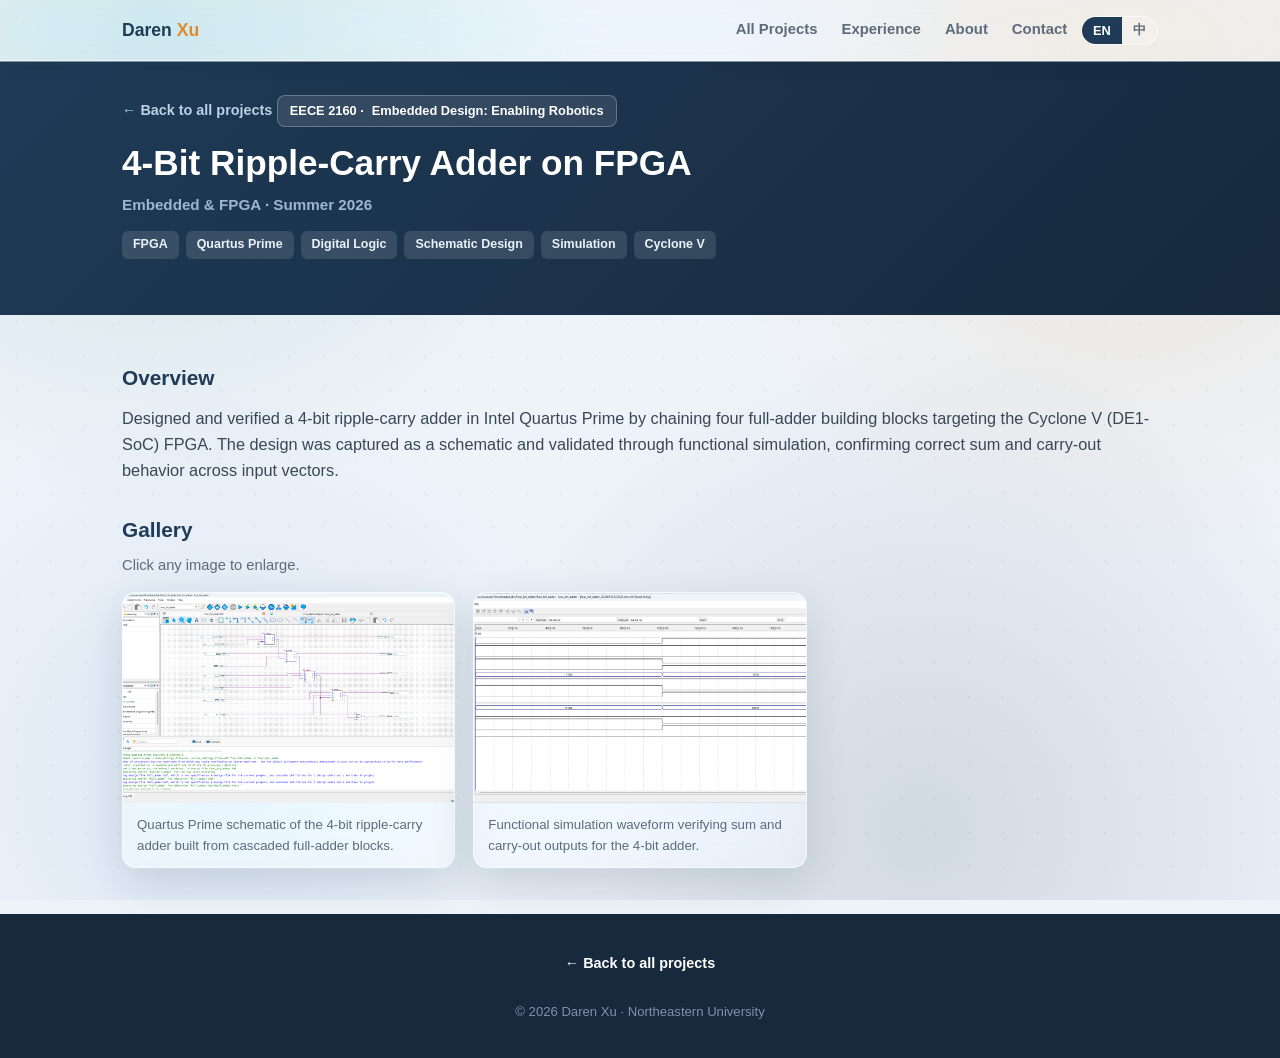
==== projects/4-bit-ripple-carry-adder-on-fpga.html @ 1334513c "Publish portfolio site Generated static site: bilingual landing page, 13 project pages, inline SVG d" ====
<!doctype html><html lang="en"><head><script>try{document.documentElement.setAttribute("data-lang",localStorage.getItem("lang")||"en")}catch(e){document.documentElement.setAttribute("data-lang","en")}</script>
<meta charset="utf-8"><meta name="viewport" content="width=device-width,initial-scale=1">
<title>4-Bit Ripple-Carry Adder on FPGA · Daren Xu</title>
<meta name="description" content="Designed and verified a 4-bit ripple-carry adder in Intel Quartus Prime by chaining four full-adder building blocks targeting the Cyclone V (DE1-SoC) FPGA. The design was captured as a schematic and validated through functional simulation, confirming correct sum and carry-out behavior across input…"><meta property="og:title" content="4-Bit Ripple-Carry Adder on FPGA · Daren Xu"><meta property="og:description" content="Designed and verified a 4-bit ripple-carry adder in Intel Quartus Prime by chaining four full-adder building blocks targeting the Cyclone V (DE1-SoC) FPGA. The design was captured as a schematic and validated through functional simulation, confirming correct sum and carry-out behavior across input…"><meta property="og:type" content="website"><meta property="og:image" content="../assets/og-card.png"><meta name="twitter:card" content="summary_large_image"><meta name="twitter:title" content="4-Bit Ripple-Carry Adder on FPGA · Daren Xu"><meta name="twitter:description" content="Designed and verified a 4-bit ripple-carry adder in Intel Quartus Prime by chaining four full-adder building blocks targeting the Cyclone V (DE1-SoC) FPGA. The design was captured as a schematic and validated through functional simulation, confirming correct sum and carry-out behavior across input…"><meta name="twitter:image" content="../assets/og-card.png"><link rel="icon" type="image/svg+xml" href="../assets/favicon.svg">
<link rel="stylesheet" href="../assets/styles.css?v=cf0dbdbd">
</head><body>
<a class="skip-link" href="#main-content">Skip to main content</a>
<canvas id="bgCanvas" aria-hidden="true"></canvas>
<div class="scroll-progress" aria-hidden="true"><span></span></div>
<nav aria-label="Primary navigation"><div class="wrap nav-in"><a class="brand" href="../index.html">Daren <span>Xu</span></a><div class="nav-right"><div class="nav-links" id="primary-navigation"><a href="../index.html#projects"><span lang="en">All Projects</span><span lang="zh">所有项目</span></a><a href="../index.html#experience"><span lang="en">Experience</span><span lang="zh">经历</span></a><a href="../index.html#about"><span lang="en">About</span><span lang="zh">关于</span></a><a href="../index.html#contact"><span lang="en">Contact</span><span lang="zh">联系</span></a></div><div class="langsw" role="group" aria-label="Language"><button type="button" class="lang-opt" data-set="en" aria-label="Show English">EN</button><button type="button" class="lang-opt" data-set="zh" aria-label="显示中文">中</button></div><button class="nav-toggle" type="button" aria-label="Open navigation menu" aria-controls="primary-navigation" aria-expanded="false">&#9776;</button></div></div></nav>
<header class="det-hero"><div class="wrap">
  <a class="back" href="../index.html#projects"><span lang="en">← Back to all projects</span><span lang="zh">← 返回所有项目</span></a>
  <div class="det-badge">EECE 2160 &middot; <span lang="en">Embedded Design: Enabling Robotics</span><span lang="zh">嵌入式设计：赋能机器人</span></div>
  <h1><span lang="en">4-Bit Ripple-Carry Adder on FPGA</span><span lang="zh">FPGA 上的 4 位行波进位加法器</span></h1>
  <div class="term"><span lang="en">Embedded &amp; FPGA</span><span lang="zh">嵌入式与 FPGA</span> &middot; <span lang="en">Summer 2026</span><span lang="zh">2026 年夏</span></div>
  <div class="tags"><span class="tag">FPGA</span><span class="tag">Quartus Prime</span><span class="tag">Digital Logic</span><span class="tag">Schematic Design</span><span class="tag">Simulation</span><span class="tag">Cyclone V</span></div><div class="btns"></div>
</div></header>
<main class="det-body" id="main-content"><div class="wrap"><h2><span lang="en">Overview</span><span lang="zh">项目概述</span></h2><p><span lang="en">Designed and verified a 4-bit ripple-carry adder in Intel Quartus Prime by chaining four full-adder building blocks targeting the Cyclone V (DE1-SoC) FPGA. The design was captured as a schematic and validated through functional simulation, confirming correct sum and carry-out behavior across input vectors.</span><span lang="zh">在 Intel Quartus Prime 中通过级联四个全加器模块，设计并验证了一个面向 Cyclone V（DE1-SoC）FPGA 的 4 位行波进位加法器。设计以原理图形式录入，并通过功能仿真验证，确认在各种输入向量下的和与进位输出均正确。</span></p><h2><span lang="en">Gallery</span><span lang="zh">图库</span></h2><p style="color:#5d6b7a;font-size:.92rem;margin-top:-2px"><span lang="en">Click any image to enlarge.</span><span lang="zh">点击任意图片可放大。</span></p><div class="gallery"><div class="gal-item"><img src="../assets/projects/embedded-4-bit-ripple-carry-adder-on-fpga-0.png" alt="" loading="lazy"><div class="gc"><span lang="en">Quartus Prime schematic of the 4-bit ripple-carry adder built from cascaded full-adder blocks.</span><span lang="zh">由级联全加器模块构建的 4 位行波进位加法器的 Quartus Prime 原理图。</span></div></div><div class="gal-item"><img src="../assets/projects/embedded-4-bit-ripple-carry-adder-on-fpga-1.png" alt="" loading="lazy"><div class="gc"><span lang="en">Functional simulation waveform verifying sum and carry-out outputs for the 4-bit adder.</span><span lang="zh">验证 4 位加法器和与进位输出的功能仿真波形。</span></div></div></div></div></main>
<footer><div class="wrap"><a class="back" href="../index.html#projects" style="color:#fff"><span lang="en">← Back to all projects</span><span lang="zh">← 返回所有项目</span></a>
<div class="small">&copy; 2026 Daren Xu &middot; Northeastern University</div></div></footer>
<div class="lb" id="lb"><span class="x">&times;</span><span class="arrow prev">&#10094;</span><img id="lbimg" src="" alt=""><div class="lbcap" id="lbcap"></div><span class="arrow next">&#10095;</span></div><script src="../assets/site.js?v=cf0dbdbd"></script></body></html>
---- assets/styles.css ----
:root{--ink:#1d2733;--muted:#5d6b7a;--navy:#1f3b57;--navy2:#16293d;--accent:#e08a2b;--accent2:#2f8f86;
  --bg:#f4f7fb;--card:#fff;--line:#e4e9f0;--chip:#eef3f9;--shadow:0 6px 24px rgba(22,41,61,.08);
  --glass:rgba(255,255,255,.35);--glassS:rgba(255,255,255,.42);--gbrd:rgba(255,255,255,.55);--blur:blur(26px) saturate(180%) brightness(1.04);
  --ghi:inset 0 1px 0 rgba(255,255,255,.78),inset 0 0 0 1px rgba(255,255,255,.06);--gsh:0 14px 42px rgba(22,41,61,.14)}
*{box-sizing:border-box}html{scroll-behavior:smooth;background-color:#eef3f9;
  background-image:radial-gradient(60vw 60vw at 12% 6%,rgba(47,143,134,.16),transparent 60%),radial-gradient(55vw 55vw at 88% 16%,rgba(224,138,43,.13),transparent 60%),radial-gradient(62vw 62vw at 72% 92%,rgba(31,59,87,.14),transparent 62%),radial-gradient(50vw 50vw at 18% 86%,rgba(80,140,210,.12),transparent 60%);
  background-attachment:fixed}
body{margin:0;font-family:-apple-system,BlinkMacSystemFont,"Segoe UI",Roboto,Helvetica,Arial,"PingFang SC","Microsoft YaHei",sans-serif;color:var(--ink);background:transparent;line-height:1.6;-webkit-font-smoothing:antialiased}
#bgCanvas{position:fixed;inset:0;width:100%;height:100%;z-index:-1;pointer-events:none}
a{color:inherit;text-decoration:none}img{max-width:100%;display:block}
.wrap{max-width:1080px;margin:0 auto;padding:0 22px}section{padding:60px 0}
h2.sec{font-size:1.65rem;color:var(--navy);margin:0 0 6px;font-weight:800;letter-spacing:-.01em}
.sec-sub{color:var(--muted);margin:0 0 28px;font-size:1.02rem}
.eyebrow{text-transform:uppercase;letter-spacing:.16em;font-size:.72rem;font-weight:700;color:var(--accent2)}
/* i18n */
[lang="zh"]{display:none}
html[data-lang="zh"] [lang="en"]{display:none}
html[data-lang="zh"] [lang="zh"]{display:inline}
.langsw{display:inline-flex;border:1px solid rgba(255,255,255,.6);border-radius:999px;overflow:hidden;background:rgba(255,255,255,.14);-webkit-backdrop-filter:blur(14px);backdrop-filter:blur(14px);flex:none}
.lang-opt{padding:5px 11px;cursor:pointer;font-size:.8rem;font-weight:700;color:var(--muted);user-select:none;transition:background .2s,color .2s}
.lang-opt.active{background:var(--navy);color:#fff}
nav{position:sticky;top:0;z-index:50;background:rgba(247,250,253,.14);-webkit-backdrop-filter:blur(26px) saturate(190%);backdrop-filter:blur(26px) saturate(190%);border-bottom:1px solid rgba(255,255,255,.5);box-shadow:0 1px 0 rgba(255,255,255,.45),0 6px 20px rgba(22,41,61,.05)}
.nav-in{display:flex;align-items:center;justify-content:space-between;height:60px}
.brand{font-weight:800;color:var(--navy);font-size:1.1rem}.brand span{color:var(--accent)}
.nav-right{display:flex;align-items:center;gap:14px}
.nav-links{display:flex;gap:24px}.nav-links a{color:var(--muted);font-weight:600;font-size:.93rem;transition:color .2s}
.nav-links a:hover{color:var(--navy)}.nav-toggle{display:none;background:none;border:0;font-size:1.5rem;color:var(--navy);cursor:pointer}
.hero{background:linear-gradient(135deg,var(--navy),var(--navy2));color:#fff;padding:70px 0 80px;position:relative;overflow:hidden}
.hero:after{content:"";position:absolute;right:-120px;top:-120px;width:360px;height:360px;border-radius:50%;background:radial-gradient(circle,rgba(224,138,43,.22),transparent 70%)}
#heroCanvas{position:absolute;inset:0;width:100%;height:100%;z-index:1;pointer-events:none}
.hero-grid{display:grid;grid-template-columns:1fr 270px;gap:46px;align-items:center;position:relative;z-index:2}
.hero h1{font-size:2.8rem;margin:.2em 0 .15em;font-weight:800;letter-spacing:-.02em;line-height:1.08}
.hero .role{font-size:1.2rem;color:#bcd0e6;font-weight:600;margin-bottom:16px}
.hero p.lead{color:#d7e2ef;font-size:1.03rem;max-width:560px;margin:0 0 22px}
.hero .loc{color:#9fb6cf;font-size:.9rem;margin-bottom:20px}
.btns{display:flex;flex-wrap:wrap;gap:12px}
.btn{display:inline-flex;align-items:center;gap:8px;padding:11px 18px;border-radius:10px;font-weight:700;font-size:.9rem;transition:transform .15s,box-shadow .2s,background .2s;border:1px solid transparent;cursor:pointer}
.btn-primary{background:var(--accent);color:#fff}.btn-primary:hover{transform:translateY(-2px);box-shadow:0 8px 20px rgba(224,138,43,.35)}
.btn-ghost{background:rgba(255,255,255,.08);color:#fff;border-color:rgba(255,255,255,.3);-webkit-backdrop-filter:blur(10px);backdrop-filter:blur(10px)}.btn-ghost:hover{background:rgba(255,255,255,.18);transform:translateY(-2px)}
.photo-frame{justify-self:center;width:230px}
.photo-frame .ph{width:230px;height:288px;border-radius:18px;object-fit:cover;object-position:center 22%;border:5px solid rgba(255,255,255,.92);box-shadow:0 18px 40px rgba(0,0,0,.3);background:#dfe6ee}
.card{background:linear-gradient(135deg,rgba(255,255,255,.34),rgba(255,255,255,.06) 46%,rgba(255,255,255,0) 64%),var(--glass);-webkit-backdrop-filter:var(--blur);backdrop-filter:var(--blur);border:1px solid var(--gbrd);border-radius:18px;box-shadow:var(--ghi),var(--gsh)}
.edu{padding:26px 28px;display:flex;justify-content:space-between;gap:20px;flex-wrap:wrap}
.edu h3{margin:0;color:var(--navy);font-size:1.22rem}.edu .deg{font-weight:600;margin-top:2px}
.edu .meta{color:var(--muted);font-size:.92rem;margin-top:4px}.edu .when{text-align:right;color:var(--muted);font-size:.92rem;white-space:nowrap}
.gpa-edit{color:var(--accent);font-weight:700}
.chips{display:flex;flex-wrap:wrap;gap:8px;margin-top:13px}
.chip{background:rgba(255,255,255,.14);color:#2b3947;border:1px solid rgba(255,255,255,.5);border-radius:999px;padding:5px 13px;font-size:.82rem;font-weight:600}
.skill-grid{display:grid;grid-template-columns:repeat(auto-fit,minmax(250px,1fr));gap:18px}
.skill-card{padding:20px 22px}.skill-card h4{margin:0 0 12px;color:var(--navy);font-size:1.02rem;display:flex;align-items:center;gap:8px}
.skill-card h4:before{content:"";width:9px;height:9px;border-radius:3px;background:var(--accent2)}.skill-card .chip{background:rgba(255,255,255,.16)}
.class-group{margin-bottom:34px}
.class-head{display:flex;align-items:center;gap:12px;flex-wrap:wrap;margin:0 0 16px;padding-bottom:8px;border-bottom:2px solid var(--line)}
.class-head .cc{background:var(--navy);color:#fff;font-size:.8rem;font-weight:800;padding:4px 11px;border-radius:7px;letter-spacing:.03em}
.class-head .cn{color:var(--ink);font-weight:700;font-size:1.08rem}
.class-head .cat{color:var(--accent2);font-weight:700;font-size:.82rem;text-transform:uppercase;letter-spacing:.05em;margin-left:auto}
.proj-grid{display:grid;grid-template-columns:repeat(auto-fill,minmax(300px,1fr));gap:22px}
.proj{overflow:hidden;display:flex;flex-direction:column;transition:transform .2s,box-shadow .2s;position:relative}
.proj:hover{transform:translateY(-4px);box-shadow:0 14px 34px rgba(22,41,61,.14)}
.proj .thumb{position:relative;height:188px;overflow:hidden;background:#0c1622}
.proj .thumb img{width:100%;height:100%;object-fit:cover;transition:transform .35s}
.proj:hover .thumb img{transform:scale(1.05)}
.proj .thumb-svg{display:flex;align-items:center;justify-content:center;background:#16293d}
.proj .thumb-svg svg{width:100%;height:100%}
.proj .star{position:absolute;top:11px;right:11px;background:var(--accent);color:#fff;font-size:.7rem;font-weight:800;padding:4px 9px;border-radius:7px;letter-spacing:.03em}
.proj .vid{position:absolute;bottom:11px;left:11px;background:rgba(22,41,61,.85);color:#fff;font-size:.7rem;font-weight:700;padding:4px 9px;border-radius:7px;backdrop-filter:blur(4px)}
.proj .body{padding:17px 19px 18px;display:flex;flex-direction:column;flex:1}
.proj h4{margin:0 0 7px;color:var(--navy);font-size:1.1rem;line-height:1.25}
.proj p{color:var(--muted);font-size:.88rem;margin:0 0 13px}
.proj .tags{display:flex;flex-wrap:wrap;gap:6px;margin-bottom:13px}
.proj .tag{background:rgba(255,255,255,.14);color:#36454f;border:1px solid rgba(255,255,255,.5);border-radius:7px;padding:3px 9px;font-size:.72rem;font-weight:600}
.proj .view{margin-top:auto;color:var(--accent);font-weight:700;font-size:.86rem}
.two{display:grid;grid-template-columns:1fr 1fr;gap:24px}
.mini{padding:24px 26px}.mini h4{margin:0 0 6px;color:var(--navy);font-size:1.05rem}
.mini .role2{font-weight:700;color:var(--ink)}.mini .dt{color:var(--muted);font-size:.85rem;margin-bottom:8px}
.mini ul{margin:8px 0 0;padding-left:18px;color:var(--muted);font-size:.9rem}
.lang-row{display:flex;justify-content:space-between;padding:7px 0;border-bottom:1px dashed var(--line)}
.lang-row:last-child{border-bottom:0}.lang-row b{color:var(--ink)}.lang-row span{color:var(--muted)}
.emails{display:flex;gap:16px;flex-wrap:wrap;margin-top:6px}
.email-card{display:flex;align-items:center;gap:10px;background:rgba(255,255,255,.1);-webkit-backdrop-filter:blur(18px) saturate(180%);backdrop-filter:blur(18px) saturate(180%);border:1px solid rgba(255,255,255,.28);border-radius:14px;padding:12px 16px;cursor:pointer;transition:border .2s,transform .15s,box-shadow .2s;box-shadow:inset 0 1px 0 rgba(255,255,255,.35),0 8px 22px rgba(0,0,0,.22)}
.email-card:hover{background:rgba(255,255,255,.16)}
.email-card:hover{border-color:var(--accent2);transform:translateY(-2px)}
.email-card .lab{font-size:.72rem;text-transform:uppercase;letter-spacing:.08em;color:#7fd9cc;font-weight:700}
.email-card .addr{font-weight:700;color:#fff}.email-card .cp{font-size:.72rem;color:rgba(255,255,255,.6)}
footer{background:var(--navy2);color:#aebfd2;padding:36px 0;text-align:center}
footer .fbtns{display:flex;gap:18px;justify-content:center;margin:14px 0 8px;flex-wrap:wrap}
footer a{color:#fff;font-weight:600}footer .small{font-size:.82rem;color:#7e93ab;margin-top:10px}
.det-hero{background:linear-gradient(135deg,var(--navy),var(--navy2));color:#fff;padding:34px 0 40px}
.back{color:#bcd0e6;font-weight:600;font-size:.9rem;display:inline-block;margin-bottom:16px}.back:hover{color:#fff}
.det-badge{display:inline-flex;gap:8px;align-items:center;background:rgba(255,255,255,.1);border:1px solid rgba(255,255,255,.25);padding:5px 12px;border-radius:8px;font-size:.8rem;font-weight:700;margin-bottom:12px}
.det-hero h1{font-size:2.2rem;margin:.1em 0 .3em;font-weight:800;line-height:1.12}
.det-hero .term{color:#9fb6cf;font-weight:600;font-size:.95rem;margin-bottom:14px}
.det-hero .tags{display:flex;flex-wrap:wrap;gap:7px;margin-bottom:16px}
.det-hero .tag{background:rgba(255,255,255,.12);color:#eaf2fb;border-radius:6px;padding:4px 11px;font-size:.78rem;font-weight:600}
.det-body{padding:46px 0}
.det-body h2{color:var(--navy);font-size:1.3rem;margin:30px 0 10px;font-weight:800}.det-body h2:first-child{margin-top:0}
.det-body p{color:#3a4757;font-size:1.02rem;margin:0 0 12px}
.det-body ul{color:#3a4757;font-size:1.0rem;padding-left:20px;margin:6px 0 12px}.det-body li{margin-bottom:6px}
.gallery{display:grid;grid-template-columns:repeat(auto-fill,minmax(280px,1fr));gap:18px;margin-top:14px}
.gal-item{cursor:pointer;border-radius:14px;overflow:hidden;border:1px solid var(--gbrd);background:var(--glass);-webkit-backdrop-filter:var(--blur);backdrop-filter:var(--blur);box-shadow:var(--ghi),var(--gsh);transition:transform .2s}
.gal-item:hover{transform:translateY(-3px)}.gal-item img{width:100%;height:210px;object-fit:cover;background:#eef2f7}
.gal-item .gc{padding:11px 14px;font-size:.83rem;color:var(--muted)}
.figs{display:grid;grid-template-columns:1fr;gap:22px;margin-top:14px}
.fig-card{background:var(--glassS);-webkit-backdrop-filter:var(--blur);backdrop-filter:var(--blur);border:1px solid var(--gbrd);border-radius:16px;padding:20px 22px;box-shadow:var(--ghi),var(--gsh)}
.fig-card svg{width:100%;height:auto;display:block}.fig-card figcaption{color:var(--muted);font-size:.9rem;margin-top:12px;text-align:center}
.lb{position:fixed;inset:0;background:rgba(8,15,24,.94);z-index:100;display:none;align-items:center;justify-content:center;flex-direction:column;padding:30px}
.lb.open{display:flex}.lb img{max-width:92vw;max-height:78vh;border-radius:8px;box-shadow:0 20px 60px rgba(0,0,0,.5)}
.lb .lbcap{color:#dbe6f1;margin-top:16px;max-width:760px;text-align:center;font-size:.95rem}
.lb .x{position:absolute;top:18px;right:26px;color:#fff;font-size:2.1rem;cursor:pointer;opacity:.8}.lb .x:hover{opacity:1}
.lb .arrow{position:absolute;top:50%;transform:translateY(-50%);color:#fff;font-size:2.6rem;cursor:pointer;user-select:none;opacity:.7;padding:0 18px}.lb .arrow:hover{opacity:1}.lb .prev{left:6px}.lb .next{right:6px}
.reveal{opacity:0;transform:translateY(20px);transition:opacity .6s,transform .6s}.reveal.in{opacity:1;transform:none}
.toast{position:fixed;bottom:26px;left:50%;transform:translateX(-50%);background:var(--navy);color:#fff;padding:10px 18px;border-radius:10px;font-weight:600;font-size:.9rem;opacity:0;transition:opacity .3s;z-index:120;pointer-events:none}.toast.show{opacity:1}
@media(max-width:820px){.hero-grid{grid-template-columns:1fr;text-align:center}.photo-frame{order:-1}
  .hero .btns,.hero p.lead{margin-left:auto;margin-right:auto}.hero h1{font-size:2.1rem}
  .nav-links{position:absolute;top:60px;left:0;right:0;background:#fff;flex-direction:column;gap:0;border-bottom:1px solid var(--line);max-height:0;overflow:hidden;transition:max-height .3s}
  .nav-links.show{max-height:320px}.nav-links a{padding:13px 22px;border-top:1px solid var(--line)}
  .nav-toggle{display:block}.two{grid-template-columns:1fr}.edu .when{text-align:left}.class-head .cat{margin-left:0}}

/* ============ a11y + page chrome ============ */
.skip-link{position:absolute;left:-9999px;top:0;z-index:200;background:var(--navy);color:#fff;padding:11px 18px;border-radius:0 0 10px 0;font-weight:700}
.skip-link:focus{left:0}
.visually-hidden{position:absolute!important;width:1px;height:1px;padding:0;margin:-1px;overflow:hidden;clip:rect(0 0 0 0);white-space:nowrap;border:0}
a:focus-visible,button:focus-visible,summary:focus-visible{outline:2px solid var(--accent);outline-offset:3px;border-radius:4px}
.scroll-progress{position:fixed;top:0;left:0;right:0;height:3px;z-index:60;pointer-events:none}
.scroll-progress span{display:block;height:100%;width:0;background:linear-gradient(90deg,var(--accent2),var(--accent))}
.eyebrow[data-index]:before{content:attr(data-index);margin-right:10px;color:var(--accent);font-variant-numeric:tabular-nums}
/* block-level i18n (tables, figures) */
.i18n-blk{display:none}
.i18n-btn{display:none}
html:not([data-lang="zh"]) .i18n-btn[lang="en"],html[data-lang="zh"] .i18n-btn[lang="zh"]{display:inline-flex}
html:not([data-lang="zh"]) .i18n-blk[lang="en"],html[data-lang="zh"] .i18n-blk[lang="zh"]{display:block}
button.lang-opt{background:none;border:0;font-family:inherit}
button.email-card{font-family:inherit;text-align:left;border:1px solid rgba(255,255,255,.28)}

/* ============ hero (HUD) ============ */
.hero{padding:0}
.hero-hud{position:relative;z-index:2;padding:44px 22px 50px}
.hero-topline{display:flex;align-items:center;gap:20px;flex-wrap:wrap;font-size:.72rem;letter-spacing:.14em;text-transform:uppercase;font-weight:700;color:#9fb6cf}
.system-online{display:inline-flex;align-items:center;gap:9px;color:#7fd9cc}
.pulse{width:8px;height:8px;border-radius:50%;background:#7fd9cc;animation:pl 2.4s infinite}
@keyframes pl{0%{box-shadow:0 0 0 0 rgba(127,217,204,.6)}70%{box-shadow:0 0 0 11px rgba(127,217,204,0)}100%{box-shadow:0 0 0 0 rgba(127,217,204,0)}}
.hero-coordinates{color:#7e93ab}
.hero-main{display:grid;grid-template-columns:1.02fr .98fr;gap:44px;align-items:center;margin-top:24px}
.hero-copy h1{font-size:2.85rem;margin:.14em 0 .12em;font-weight:800;letter-spacing:-.02em;line-height:1.07;color:#fff}
.hero-copy h1 b{color:var(--accent);font-weight:800}
.hero-copy .role{font-size:1.14rem;color:#bcd0e6;font-weight:600;margin-bottom:14px}
.hero-copy .lead{color:#d7e2ef;font-size:1.01rem;max-width:540px;margin:0}
.hero-art{min-width:0}
.hero-dock{position:relative;z-index:2;margin-top:30px;display:flex;align-items:flex-end;justify-content:space-between;gap:24px;flex-wrap:wrap;background:rgba(10,22,36,.4);-webkit-backdrop-filter:blur(18px) saturate(160%);backdrop-filter:blur(18px) saturate(160%);border:1px solid rgba(255,255,255,.16);border-radius:18px;padding:19px 23px}
.dock-copy>span{display:block;font-size:.72rem;letter-spacing:.14em;text-transform:uppercase;font-weight:700;color:#f2b66c;margin-bottom:5px}
.dock-copy strong{display:block;color:#fff;font-size:1.08rem;font-weight:700;max-width:520px;line-height:1.35}

/* ============ about ============ */
.about-grid{display:grid;grid-template-columns:246px 1fr;gap:40px;align-items:start}
.profile-panel{padding:13px}
.profile-panel img{width:100%;height:auto;aspect-ratio:23/28;border-radius:14px;object-fit:cover;object-position:center 22%;background:#dfe6ee}
.profile-status{display:flex;justify-content:space-between;align-items:center;gap:10px;margin-top:11px;padding:0 4px;font-size:.68rem;letter-spacing:.1em;text-transform:uppercase;font-weight:700;color:var(--muted)}
.profile-status b{color:var(--accent2)}
.about-headline{margin-bottom:12px}
.headline-main{display:block;color:var(--navy)}
.headline-sub{display:block;color:var(--accent)}
.telemetry{display:grid;grid-template-columns:repeat(auto-fit,minmax(148px,1fr));gap:14px;margin-top:22px}
.telemetry>div{background:var(--glass);-webkit-backdrop-filter:var(--blur);backdrop-filter:var(--blur);border:1px solid var(--gbrd);border-radius:14px;padding:14px 16px;box-shadow:var(--ghi)}
.telemetry strong{display:block;color:var(--navy);font-size:1.28rem;font-weight:800;letter-spacing:-.01em}
.telemetry>div>span{display:block;color:var(--muted);font-size:.79rem;margin-top:2px}

/* ============ experience ============ */
.experience-card{padding:26px 28px}
.experience-top{display:flex;justify-content:space-between;gap:20px;flex-wrap:wrap;align-items:flex-start}
.experience-company{margin:0;color:var(--navy);font-size:1.2rem}
.experience-role{font-weight:600;margin-top:3px;color:var(--ink)}
.experience-meta{text-align:right;color:var(--muted);font-size:.89rem;line-height:1.5}
.experience-card ul{margin:15px 0 0;padding-left:19px;color:#3a4757;font-size:.95rem}
.experience-card li{margin-bottom:7px}
.experience-footer{display:flex;justify-content:space-between;align-items:center;gap:22px;flex-wrap:wrap;margin-top:20px;padding-top:18px;border-top:1px solid rgba(31,59,87,.12)}
.experience-metrics{display:flex;gap:28px;flex-wrap:wrap}
.experience-metric strong{display:block;color:var(--accent);font-size:1.24rem;font-weight:800;letter-spacing:-.01em}
.experience-metric span{color:var(--muted);font-size:.77rem}

/* ============ projects: featured + archive ============ */
.featured-grid{grid-template-columns:repeat(auto-fill,minmax(320px,1fr))}
.archive{margin-top:30px;border:1px solid var(--gbrd);border-radius:16px;background:var(--glass);-webkit-backdrop-filter:var(--blur);backdrop-filter:var(--blur);box-shadow:var(--ghi),var(--gsh)}
.archive>summary{cursor:pointer;padding:17px 22px;font-weight:700;color:var(--navy);list-style:none;display:flex;align-items:center;gap:11px}
.archive>summary::-webkit-details-marker{display:none}
.archive>summary:before{content:"+";color:var(--accent);font-weight:800;font-size:1.25rem;width:14px;line-height:1}
.archive[open]>summary:before{content:"\2212"}
.archive>summary:hover{color:var(--accent)}
.archive .class-group{padding:0 22px;margin-bottom:26px}
.archive .class-group:first-of-type{padding-top:6px}
.archive .class-group:last-child{padding-bottom:24px;margin-bottom:0}

/* ============ detail-page tables ============ */
.tbl-wrap{overflow-x:auto;border:1px solid var(--gbrd);border-radius:14px;background:var(--glassS);-webkit-backdrop-filter:var(--blur);backdrop-filter:var(--blur);box-shadow:var(--ghi),var(--gsh);margin:14px 0 20px}
table.dtable{width:100%;border-collapse:collapse;font-size:.92rem}
table.dtable th,table.dtable td{padding:9px 14px;text-align:left;border-bottom:1px solid rgba(31,59,87,.1);vertical-align:top}
table.dtable th{color:var(--navy);font-weight:800;white-space:nowrap}
table.dtable td{color:#3a4757}
table.dtable tbody tr:last-child td{border-bottom:0}
table.dtable td+td,table.dtable th+th{font-variant-numeric:tabular-nums}
.det-body .fig-card{margin:16px 0 22px}
.det-metrics{display:flex;gap:32px;flex-wrap:wrap;margin:0 0 18px;padding-top:15px;border-top:1px solid rgba(255,255,255,.16)}
.det-metrics div>strong{display:block;color:#f2b66c;font-size:1.3rem;font-weight:800;letter-spacing:-.01em}
.det-metrics div>span{display:block;color:#9fb6cf;font-size:.78rem;margin-top:1px}
.footer-heading .eyebrow{color:#7fd9cc}
.footer-heading h2{color:#fff;font-size:1.5rem;margin:6px 0 18px;font-weight:800}

@media(max-width:960px){.hero-main{grid-template-columns:1fr;gap:30px}.hero-art{order:-1;max-width:520px}
  .about-grid{grid-template-columns:1fr}.profile-panel{max-width:262px}}
@media(max-width:820px){.hero-copy h1{font-size:2.15rem}.hero-hud{padding:34px 22px 40px}
  .experience-meta{text-align:left}.experience-footer{align-items:flex-start}
  .nav-links{background:rgba(247,250,253,.97);-webkit-backdrop-filter:blur(20px);backdrop-filter:blur(20px)}}
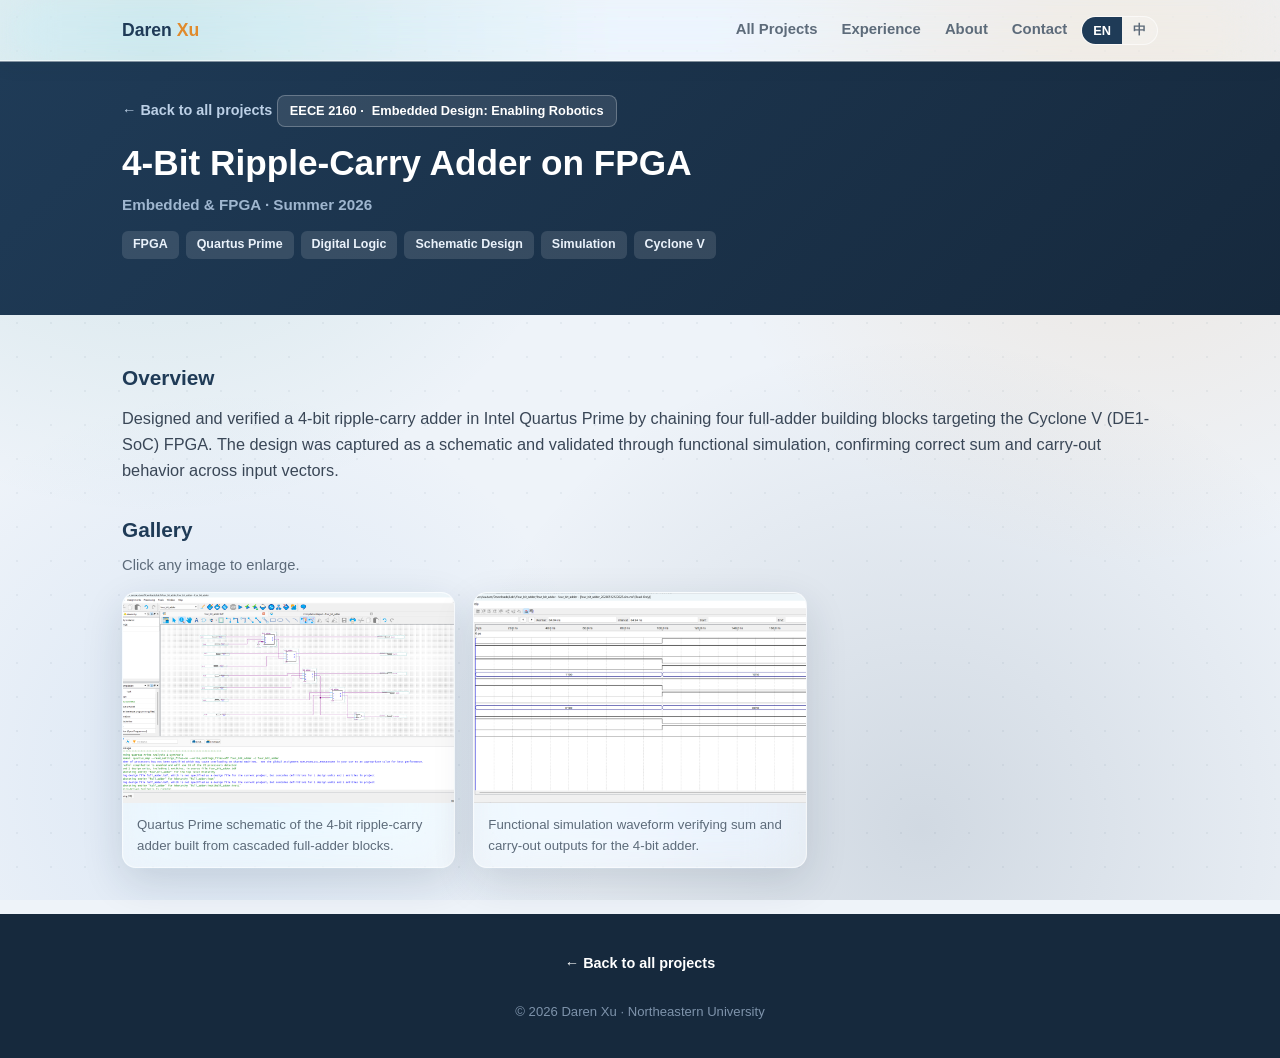
==== commit d613334e: "Enable canonical URLs and absolute social-card image Now that the site is live at daren210523.github" ====
--- a/projects/4-bit-ripple-carry-adder-on-fpga.html
+++ b/projects/4-bit-ripple-carry-adder-on-fpga.html
@@ -1,7 +1,7 @@
 <!doctype html><html lang="en"><head><script>try{document.documentElement.setAttribute("data-lang",localStorage.getItem("lang")||"en")}catch(e){document.documentElement.setAttribute("data-lang","en")}</script>
 <meta charset="utf-8"><meta name="viewport" content="width=device-width,initial-scale=1">
 <title>4-Bit Ripple-Carry Adder on FPGA · Daren Xu</title>
-<meta name="description" content="Designed and verified a 4-bit ripple-carry adder in Intel Quartus Prime by chaining four full-adder building blocks targeting the Cyclone V (DE1-SoC) FPGA. The design was captured as a schematic and validated through functional simulation, confirming correct sum and carry-out behavior across input…"><meta property="og:title" content="4-Bit Ripple-Carry Adder on FPGA · Daren Xu"><meta property="og:description" content="Designed and verified a 4-bit ripple-carry adder in Intel Quartus Prime by chaining four full-adder building blocks targeting the Cyclone V (DE1-SoC) FPGA. The design was captured as a schematic and validated through functional simulation, confirming correct sum and carry-out behavior across input…"><meta property="og:type" content="website"><meta property="og:image" content="../assets/og-card.png"><meta name="twitter:card" content="summary_large_image"><meta name="twitter:title" content="4-Bit Ripple-Carry Adder on FPGA · Daren Xu"><meta name="twitter:description" content="Designed and verified a 4-bit ripple-carry adder in Intel Quartus Prime by chaining four full-adder building blocks targeting the Cyclone V (DE1-SoC) FPGA. The design was captured as a schematic and validated through functional simulation, confirming correct sum and carry-out behavior across input…"><meta name="twitter:image" content="../assets/og-card.png"><link rel="icon" type="image/svg+xml" href="../assets/favicon.svg">
+<meta name="description" content="Designed and verified a 4-bit ripple-carry adder in Intel Quartus Prime by chaining four full-adder building blocks targeting the Cyclone V (DE1-SoC) FPGA. The design was captured as a schematic and validated through functional simulation, confirming correct sum and carry-out behavior across input…"><meta property="og:title" content="4-Bit Ripple-Carry Adder on FPGA · Daren Xu"><meta property="og:description" content="Designed and verified a 4-bit ripple-carry adder in Intel Quartus Prime by chaining four full-adder building blocks targeting the Cyclone V (DE1-SoC) FPGA. The design was captured as a schematic and validated through functional simulation, confirming correct sum and carry-out behavior across input…"><meta property="og:type" content="website"><meta property="og:image" content="https://daren210523.github.io/assets/og-card.png"><meta name="twitter:card" content="summary_large_image"><meta name="twitter:title" content="4-Bit Ripple-Carry Adder on FPGA · Daren Xu"><meta name="twitter:description" content="Designed and verified a 4-bit ripple-carry adder in Intel Quartus Prime by chaining four full-adder building blocks targeting the Cyclone V (DE1-SoC) FPGA. The design was captured as a schematic and validated through functional simulation, confirming correct sum and carry-out behavior across input…"><meta name="twitter:image" content="https://daren210523.github.io/assets/og-card.png"><link rel="icon" type="image/svg+xml" href="../assets/favicon.svg"><link rel="canonical" href="https://daren210523.github.io/projects/4-bit-ripple-carry-adder-on-fpga.html">
 <link rel="stylesheet" href="../assets/styles.css?v=cf0dbdbd">
 </head><body>
 <a class="skip-link" href="#main-content">Skip to main content</a>
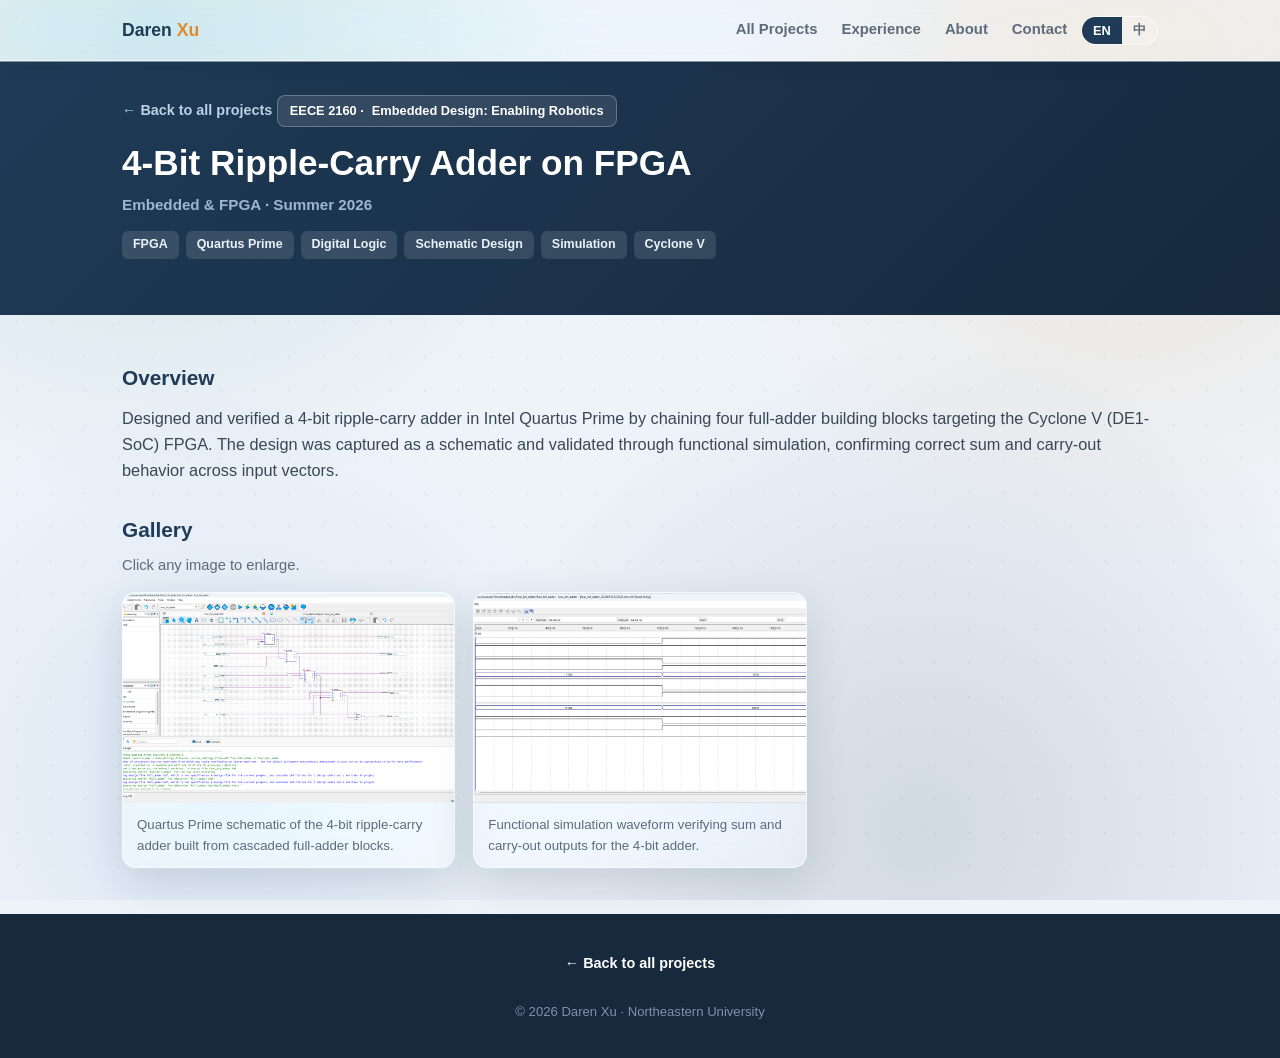
==== commit 4a8114f8: "Move site to custom domain darenxu.com Add CNAME and point canonical links, og:image, JSON-LD and th" ====
--- a/projects/4-bit-ripple-carry-adder-on-fpga.html
+++ b/projects/4-bit-ripple-carry-adder-on-fpga.html
@@ -1,7 +1,7 @@
 <!doctype html><html lang="en"><head><script>try{document.documentElement.setAttribute("data-lang",localStorage.getItem("lang")||"en")}catch(e){document.documentElement.setAttribute("data-lang","en")}</script>
 <meta charset="utf-8"><meta name="viewport" content="width=device-width,initial-scale=1">
 <title>4-Bit Ripple-Carry Adder on FPGA · Daren Xu</title>
-<meta name="description" content="Designed and verified a 4-bit ripple-carry adder in Intel Quartus Prime by chaining four full-adder building blocks targeting the Cyclone V (DE1-SoC) FPGA. The design was captured as a schematic and validated through functional simulation, confirming correct sum and carry-out behavior across input…"><meta property="og:title" content="4-Bit Ripple-Carry Adder on FPGA · Daren Xu"><meta property="og:description" content="Designed and verified a 4-bit ripple-carry adder in Intel Quartus Prime by chaining four full-adder building blocks targeting the Cyclone V (DE1-SoC) FPGA. The design was captured as a schematic and validated through functional simulation, confirming correct sum and carry-out behavior across input…"><meta property="og:type" content="website"><meta property="og:image" content="https://daren210523.github.io/assets/og-card.png"><meta name="twitter:card" content="summary_large_image"><meta name="twitter:title" content="4-Bit Ripple-Carry Adder on FPGA · Daren Xu"><meta name="twitter:description" content="Designed and verified a 4-bit ripple-carry adder in Intel Quartus Prime by chaining four full-adder building blocks targeting the Cyclone V (DE1-SoC) FPGA. The design was captured as a schematic and validated through functional simulation, confirming correct sum and carry-out behavior across input…"><meta name="twitter:image" content="https://daren210523.github.io/assets/og-card.png"><link rel="icon" type="image/svg+xml" href="../assets/favicon.svg"><link rel="canonical" href="https://daren210523.github.io/projects/4-bit-ripple-carry-adder-on-fpga.html">
+<meta name="description" content="Designed and verified a 4-bit ripple-carry adder in Intel Quartus Prime by chaining four full-adder building blocks targeting the Cyclone V (DE1-SoC) FPGA. The design was captured as a schematic and validated through functional simulation, confirming correct sum and carry-out behavior across input…"><meta property="og:title" content="4-Bit Ripple-Carry Adder on FPGA · Daren Xu"><meta property="og:description" content="Designed and verified a 4-bit ripple-carry adder in Intel Quartus Prime by chaining four full-adder building blocks targeting the Cyclone V (DE1-SoC) FPGA. The design was captured as a schematic and validated through functional simulation, confirming correct sum and carry-out behavior across input…"><meta property="og:type" content="website"><meta property="og:image" content="https://darenxu.com/assets/og-card.png"><meta name="twitter:card" content="summary_large_image"><meta name="twitter:title" content="4-Bit Ripple-Carry Adder on FPGA · Daren Xu"><meta name="twitter:description" content="Designed and verified a 4-bit ripple-carry adder in Intel Quartus Prime by chaining four full-adder building blocks targeting the Cyclone V (DE1-SoC) FPGA. The design was captured as a schematic and validated through functional simulation, confirming correct sum and carry-out behavior across input…"><meta name="twitter:image" content="https://darenxu.com/assets/og-card.png"><link rel="icon" type="image/svg+xml" href="../assets/favicon.svg"><link rel="canonical" href="https://darenxu.com/projects/4-bit-ripple-carry-adder-on-fpga.html">
 <link rel="stylesheet" href="../assets/styles.css?v=cf0dbdbd">
 </head><body>
 <a class="skip-link" href="#main-content">Skip to main content</a>
